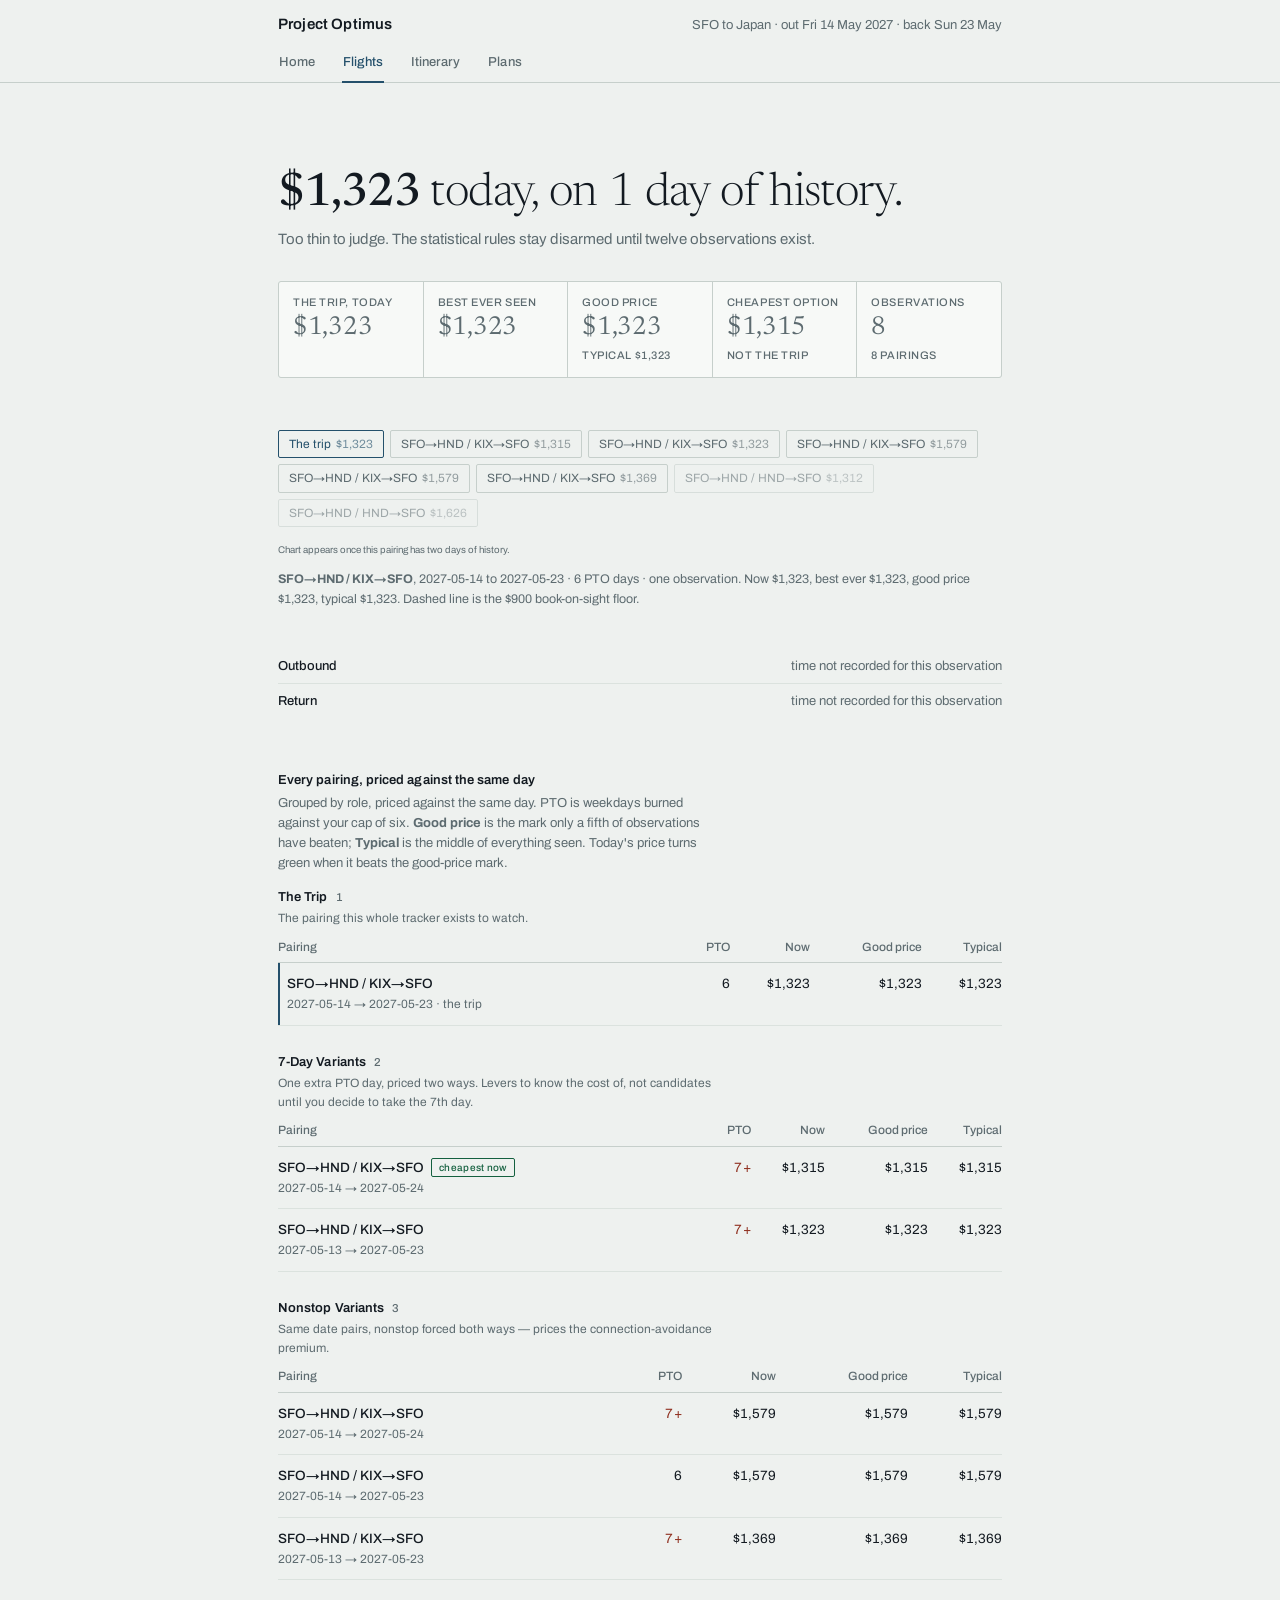
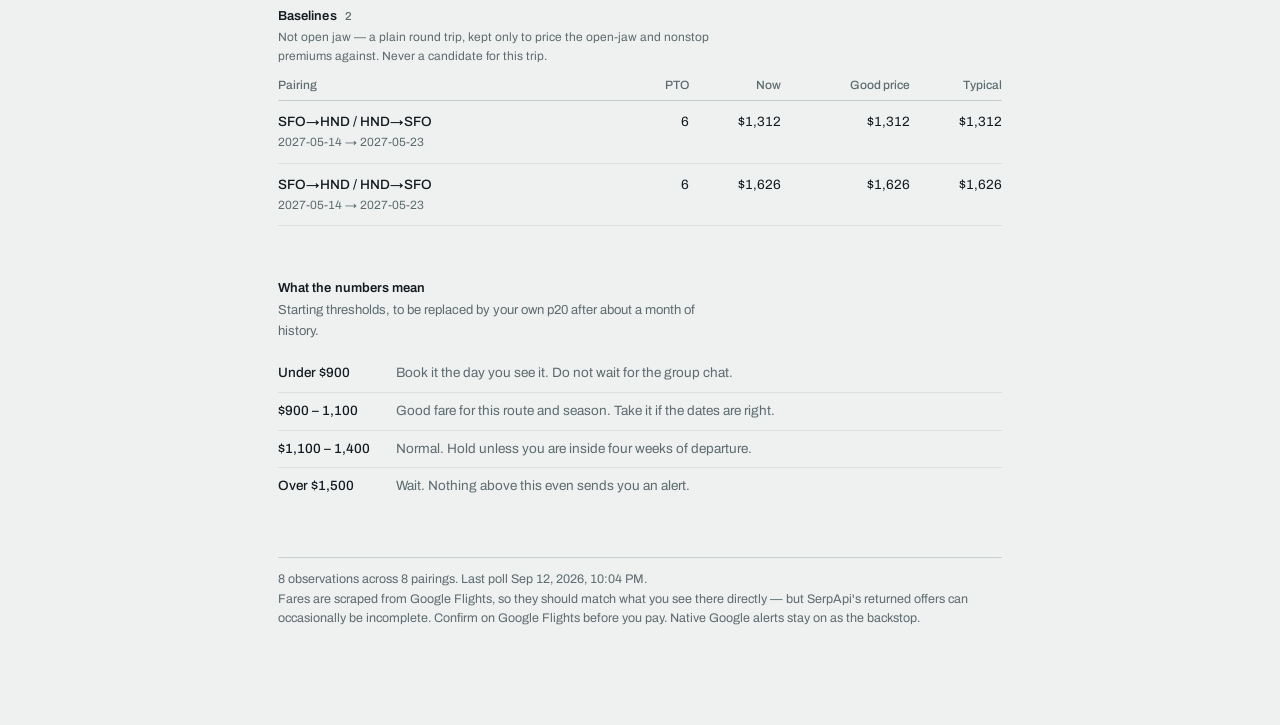
==== docs/flights.html @ e5168d4f "Project Optimus: landing page, milestones, SerpApi quota correction Rename: the site is Project Opti" ====
<!DOCTYPE html>
<html lang="en">
<head>
<meta charset="utf-8">
<meta name="viewport" content="width=device-width, initial-scale=1">
<title>Flights — Project Optimus</title>
<meta name="robots" content="noindex">
<meta name="theme-color" content="#eef1ef">
<link rel="preconnect" href="https://fonts.googleapis.com">
<link rel="preconnect" href="https://fonts.gstatic.com" crossorigin>
<link href="https://fonts.googleapis.com/css2?family=Archivo:wght@400;500;600&family=Newsreader:opsz,wght@6..72,300;6..72,400;6..72,500&display=swap" rel="stylesheet">
<link rel="stylesheet" href="site.css">
</head>
<body>
<div class="topbar">
  <div>
    <div class="masthead">
      <b><a href="index.html">Project Optimus</a></b>
      <span>SFO to Japan &middot; out Fri 14 May 2027 &middot; back Sun 23 May</span>
    </div>
    <nav class="tabs">
      <a href="index.html">Home</a>
      <a href="flights.html" aria-current="page">Flights</a>
      <a href="itinerary.html">Itinerary</a>
      <a href="plans.html">Plans</a>
    </nav>
  </div>
</div>

<main>
  <p class="verdict" id="verdict">Waiting for the first poll.</p>
  <p class="sub" id="sub">Once the job runs, this line tells you whether today's cheapest fare on the trip you actually want is worth taking.</p>

  <div id="flag"></div>

  <section>
    <div class="stats" id="stats"></div>
  </section>

  <section>
    <div class="rchips" id="rchips"></div>
    <figure>
      <svg id="chart" viewBox="0 0 820 190" role="img" aria-labelledby="chartcap"></svg>
    </figure>
    <p class="caption" id="chartcap">Daily low on the target pairing. The dashed line is your book-on-sight floor.</p>
    <div class="legs" id="legs"></div>
  </section>

  <section>
    <h2>Every pairing, priced against the same day</h2>
    <p class="lede">Grouped by role, priced against the same day. PTO is weekdays burned against your cap of six. <b>Good price</b> is the mark only a fifth of observations have beaten; <b>Typical</b> is the middle of everything seen. Today's price turns green when it beats the good-price mark.</p>
    <div id="groups">
      <p style="color:var(--soft)">No observations yet. Run the workflow once by hand to seed the file.</p>
    </div>
  </section>

  <section>
    <h2>What the numbers mean</h2>
    <p class="lede">Starting thresholds, to be replaced by your own p20 after about a month of history.</p>
    <ol class="ladder">
      <li><b>Under $900</b><span>Book it the day you see it. Do not wait for the group chat.</span></li>
      <li><b>$900 &ndash; 1,100</b><span>Good fare for this route and season. Take it if the dates are right.</span></li>
      <li><b>$1,100 &ndash; 1,400</b><span>Normal. Hold unless you are inside four weeks of departure.</span></li>
      <li><b>Over $1,500</b><span>Wait. Nothing above this even sends you an alert.</span></li>
    </ol>
  </section>

  <footer>
    <span id="stamp">No data yet.</span><br>
    Fares are scraped from Google Flights, so they should match what you see there directly &mdash; but SerpApi's returned offers can occasionally be incomplete. Confirm on Google Flights before you pay. Native Google alerts stay on as the backstop.
  </footer>
</main>

<script src="site.js"></script>
<script src="flights.js"></script>
</body>
</html>
---- docs/site.css ----
/* flightwatch -- shared shell for all three tabs.
   Editorial type (Newsreader / Archivo, paper + ink) with commercial
   structure: sticky tab nav, cards, stat rows. Every colour is a token
   defined once on :root and re-stepped for dark mode. */

:root{
  --paper:#eef1ef;
  --card:#f7f9f7;
  --ink:#131a21;
  --soft:#5d6b70;
  --rule:#c6cfcb;
  --hair:#dbe2de;
  --trace:#24506b;
  --buy:#14603f;
  --floor:#8f2f1e;
  --measure:64ch;
  --radius:3px;
  --shell:820px;
}
@media (prefers-color-scheme: dark){
  :root{
    --paper:#12181a; --card:#171f21; --ink:#e6ebe8; --soft:#93a2a4;
    --rule:#2c3639; --hair:#222b2d; --trace:#79b0d6; --buy:#5fc397;
    --floor:#e08b74;
  }
}

*{box-sizing:border-box}
/* .stats sets display:grid, which outranks the UA sheet's [hidden] rule --
   without this, hiding an empty grid leaves its border box drawn. */
[hidden]{display:none !important}
html{-webkit-text-size-adjust:100%}
body{
  margin:0; background:var(--paper); color:var(--ink);
  font-family:Archivo,system-ui,sans-serif;
  font-size:15px; line-height:1.55;
  font-variant-numeric:tabular-nums;
}
main{max-width:var(--shell); margin:0 auto;
  padding:clamp(22px,4vw,40px) clamp(18px,5vw,48px) 96px}
section{margin-bottom:clamp(32px,5vw,52px)}
section:last-child{margin-bottom:0}

/* ---------- sticky shell ---------- */

.topbar{
  position:sticky; top:0; z-index:10;
  /* Near-opaque: at 88% the day list showed through the masthead and read
     as a rendering smudge rather than a frosted panel. */
  background:color-mix(in srgb, var(--paper) 97%, transparent);
  backdrop-filter:saturate(1.4) blur(10px);
  border-bottom:1px solid var(--rule);
}
.topbar > div{max-width:var(--shell); margin:0 auto;
  padding:0 clamp(18px,5vw,48px)}
.masthead{
  display:flex; justify-content:space-between; align-items:baseline;
  gap:16px; flex-wrap:wrap; padding-top:13px;
}
.masthead b{font-weight:600; letter-spacing:.01em}
.masthead b a{color:inherit; text-decoration:none}
.masthead span{color:var(--soft); font-size:13px}

.tabs{display:flex; gap:clamp(14px,3vw,26px); margin-top:9px}
.tabs a{
  display:block; padding:7px 1px 9px; color:var(--soft);
  text-decoration:none; font-size:13px; font-weight:500;
  letter-spacing:.005em; border-bottom:2px solid transparent;
  margin-bottom:-1px; white-space:nowrap;
}
.tabs a:hover{color:var(--ink)}
.tabs a[aria-current="page"]{color:var(--trace); border-bottom-color:var(--trace)}
.tabs a .n{opacity:.6; font-weight:400; margin-left:5px; font-size:12px}

/* ---------- type ---------- */

.verdict{
  font-family:Newsreader,Georgia,serif; font-weight:300;
  font-size:clamp(28px,5.4vw,46px); line-height:1.18;
  letter-spacing:-.014em; margin:clamp(24px,5vw,44px) 0 6px;
  max-width:var(--measure); text-wrap:balance;
}
.verdict .n{font-weight:500; font-variant-numeric:lining-nums tabular-nums}
.verdict .buy{color:var(--buy)}
.verdict .hold{color:var(--ink)}
.sub{color:var(--soft); max-width:var(--measure); margin:0 0 30px}
.sub a{color:inherit}

h2{font-family:Archivo,sans-serif; font-size:13px; font-weight:600;
   margin:0 0 2px; letter-spacing:.005em}
.lede{color:var(--soft); font-size:13px; margin:0 0 14px;
      max-width:var(--measure)}
.eyebrow{font-size:11px; font-weight:600; letter-spacing:.07em;
  text-transform:uppercase; color:var(--soft); margin:0 0 10px}

/* ---------- landing hero ---------- */

.hero{margin:clamp(26px,6vw,54px) 0 clamp(30px,5vw,44px)}
.cover{
  font-family:Newsreader,Georgia,serif; font-weight:300;
  font-size:clamp(32px,6.4vw,58px); line-height:1.1;
  letter-spacing:-.02em; margin:0 0 14px; max-width:18ch;
  text-wrap:balance;
}
@media (max-width:560px){ .cover br{display:none} .cover{max-width:none} }

/* ---------- cards ---------- */

.card{
  background:var(--card); border:1px solid var(--rule);
  border-radius:var(--radius); padding:clamp(14px,2.4vw,20px);
}
.card + .card{margin-top:12px}
.cardhead{display:flex; justify-content:space-between; align-items:baseline;
  gap:12px; flex-wrap:wrap; margin-bottom:10px}
.cardhead h3{font-family:Archivo,sans-serif; font-size:13.5px;
  font-weight:600; margin:0}
.cardhead .aside{color:var(--soft); font-size:12px}
.cols{display:grid; gap:12px; grid-template-columns:repeat(auto-fit,minmax(238px,1fr))}
/* Exactly three, side by side, until there isn't room -- auto-fit would
   otherwise drop to 2+1 and leave an orphan. */
.cols.three{grid-template-columns:repeat(3,1fr)}
@media (max-width:660px){ .cols.three{grid-template-columns:1fr} }
a.cardlink{display:block; text-decoration:none; color:inherit;
  transition:border-color .15s ease, transform .15s ease}
a.cardlink:hover{border-color:var(--trace); transform:translateY(-1px)}
a.cardlink:hover h3{color:var(--trace)}
a.cardlink .cardhead{margin-bottom:6px}
@media(prefers-reduced-motion:reduce){ a.cardlink{transition:none}
  a.cardlink:hover{transform:none} }

/* ---------- stat row (figures, not a chart) ---------- */

.stats{display:grid; gap:1px; background:var(--rule);
  border:1px solid var(--rule); border-radius:var(--radius);
  grid-template-columns:repeat(auto-fit,minmax(128px,1fr)); overflow:hidden}
.stat{background:var(--card); padding:12px 14px 13px}
.stat .k{display:block; color:var(--soft); font-size:11px; font-weight:500;
  letter-spacing:.05em; text-transform:uppercase; margin-bottom:3px}
.stat .v{font-family:Newsreader,Georgia,serif; font-weight:400;
  font-size:26px; line-height:1.1; letter-spacing:-.01em;
  font-variant-numeric:lining-nums tabular-nums}
.stat .v.buy{color:var(--buy)}
.stat .u{color:var(--soft); font-size:12px; margin-left:4px;
  font-family:Archivo,sans-serif}

/* ---------- chart ---------- */

figure{margin:0 0 8px}
svg{display:block; width:100%; height:auto; overflow:visible}
.axis{font-size:11px; fill:var(--soft); font-family:Archivo,sans-serif}
.trace{fill:none; stroke:var(--trace); stroke-width:2;
       stroke-linejoin:round; stroke-linecap:round}
.floorline{stroke:var(--floor); stroke-width:1; stroke-dasharray:2 4}
.p20line{stroke:var(--rule); stroke-width:1}
.caption{color:var(--soft); font-size:12.5px; margin:0 0 40px}
@media(prefers-reduced-motion:no-preference){
  .trace{stroke-dasharray:2400; stroke-dashoffset:2400;
         animation:draw 1.1s cubic-bezier(.2,.7,.3,1) forwards}
}
@keyframes draw{to{stroke-dashoffset:0}}

/* ---------- route chips + tables ---------- */

.rchips{display:flex; gap:6px; flex-wrap:wrap; margin:0 0 12px}
.rchip{background:none; border:1px solid var(--rule); color:var(--soft);
  font:inherit; font-size:12px; padding:4px 10px; border-radius:2px;
  cursor:pointer; white-space:nowrap}
.rchip:hover{border-color:var(--trace); color:var(--trace)}
.rchip[aria-pressed="true"]{border-color:var(--trace); color:var(--trace)}
.rchip .p{opacity:.62; margin-left:5px}
.rchip.baseline{opacity:.55}

.scroll{overflow-x:auto}
table{width:100%; border-collapse:collapse; font-size:13.5px}
th{text-align:right; font-weight:500; color:var(--soft); font-size:12px;
   padding:0 0 6px; border-bottom:1px solid var(--rule); white-space:nowrap}
th:first-child{text-align:left}
td{padding:11px 0; border-bottom:1px solid var(--hair); text-align:right;
   vertical-align:baseline; white-space:nowrap}
td:first-child{text-align:left; white-space:normal; padding-right:14px}
tbody tr{cursor:pointer}
tbody tr:hover td{color:var(--trace)}
tr.sel td:first-child,tr.target td:first-child{
  box-shadow:inset 3px 0 0 -1px var(--trace); padding-left:9px}
.rid{font-weight:500}
.meta{color:var(--soft); font-size:12px; display:block}
.over{color:var(--floor)}
.v{font-size:12.5px; color:var(--soft)}
.v.good{color:var(--buy); font-weight:500}

.group{margin-bottom:26px}
.group:last-child{margin-bottom:0}
.grouphead{font-family:Archivo,sans-serif; font-size:13px; font-weight:600;
  margin:0 0 2px; letter-spacing:.005em; display:flex; align-items:baseline;
  gap:8px}
.grouphead .count{color:var(--soft); font-weight:500; font-size:11.5px}
.glede{color:var(--soft); font-size:12px; margin:0 0 10px;
  max-width:var(--measure)}
.badge{display:inline-block; margin-left:7px; padding:1px 7px;
  border:1px solid var(--buy); color:var(--buy); font-size:10px;
  font-weight:500; border-radius:2px; letter-spacing:.03em;
  vertical-align:1px; white-space:nowrap}

/* ---------- legs + ladder ---------- */

.legs{margin:14px 0 0; font-size:13px}
.leg{display:flex; flex-wrap:wrap; gap:4px 10px; align-items:baseline;
  padding:7px 0; border-bottom:1px solid var(--hair)}
.leg:last-child{border-bottom:none}
.leg b{min-width:60px; font-weight:500}
.leg .time{font-variant-numeric:tabular-nums}
.leg .time sup{color:var(--soft); font-size:10px}
.leg .legmeta{color:var(--soft); margin-left:auto; white-space:nowrap}

ol.ladder{list-style:none; padding:0; margin:0; font-size:13.5px}
ol.ladder li{display:flex; gap:14px; padding:8px 0;
  border-bottom:1px solid var(--hair)}
ol.ladder li:last-child{border-bottom:none}
ol.ladder b{font-weight:500; min-width:104px}
ol.ladder span{color:var(--soft)}

/* ---------- itinerary timeline ---------- */

.days{margin:0; padding:0; list-style:none}
.day{display:grid; grid-template-columns:84px 1fr; gap:0 16px;
  padding:13px 0; border-bottom:1px solid var(--hair)}
.day:last-child{border-bottom:none}
.day.transit{opacity:.72}
.dstamp{font-size:12px; color:var(--soft); line-height:1.4}
.dstamp b{display:block; color:var(--ink); font-weight:500; font-size:13px}
.dbody h4{margin:0 0 2px; font-size:14px; font-weight:600;
  font-family:Archivo,sans-serif}
.dbody p{margin:0; color:var(--soft); font-size:13px; max-width:var(--measure)}
.dcity{display:inline-block; font-size:11px; font-weight:500; color:var(--soft);
  letter-spacing:.04em; text-transform:uppercase}

/* ---------- status pills: always a word, never colour alone ---------- */

.pill{display:inline-block; padding:1px 7px; border-radius:2px;
  font-size:10.5px; font-weight:500; letter-spacing:.03em;
  border:1px solid var(--rule); color:var(--soft); white-space:nowrap}
.pill.booked{border-color:var(--buy); color:var(--buy)}
.pill.watch{border-color:var(--trace); color:var(--trace)}

/* ---------- misc ---------- */

.flag{display:inline-block; margin-bottom:22px; padding:7px 11px;
  border:1px solid var(--floor); color:var(--floor); font-size:12.5px;
  border-radius:2px}
.empty{border:1px dashed var(--rule); border-radius:var(--radius);
  padding:clamp(18px,3vw,26px); color:var(--soft); font-size:13px}
.empty h3{font-family:Newsreader,Georgia,serif; font-weight:400;
  font-size:21px; color:var(--ink); margin:0 0 6px}
.empty code{font-size:12px}
footer{margin-top:44px; color:var(--soft); font-size:12.5px;
  border-top:1px solid var(--rule); padding-top:12px;
  max-width:var(--shell)}
a:focus-visible,[tabindex]:focus-visible,button:focus-visible{
  outline:2px solid var(--trace); outline-offset:3px}

@media (max-width:520px){
  .day{grid-template-columns:1fr; gap:4px}
  .dstamp b{display:inline; margin-right:6px}
}
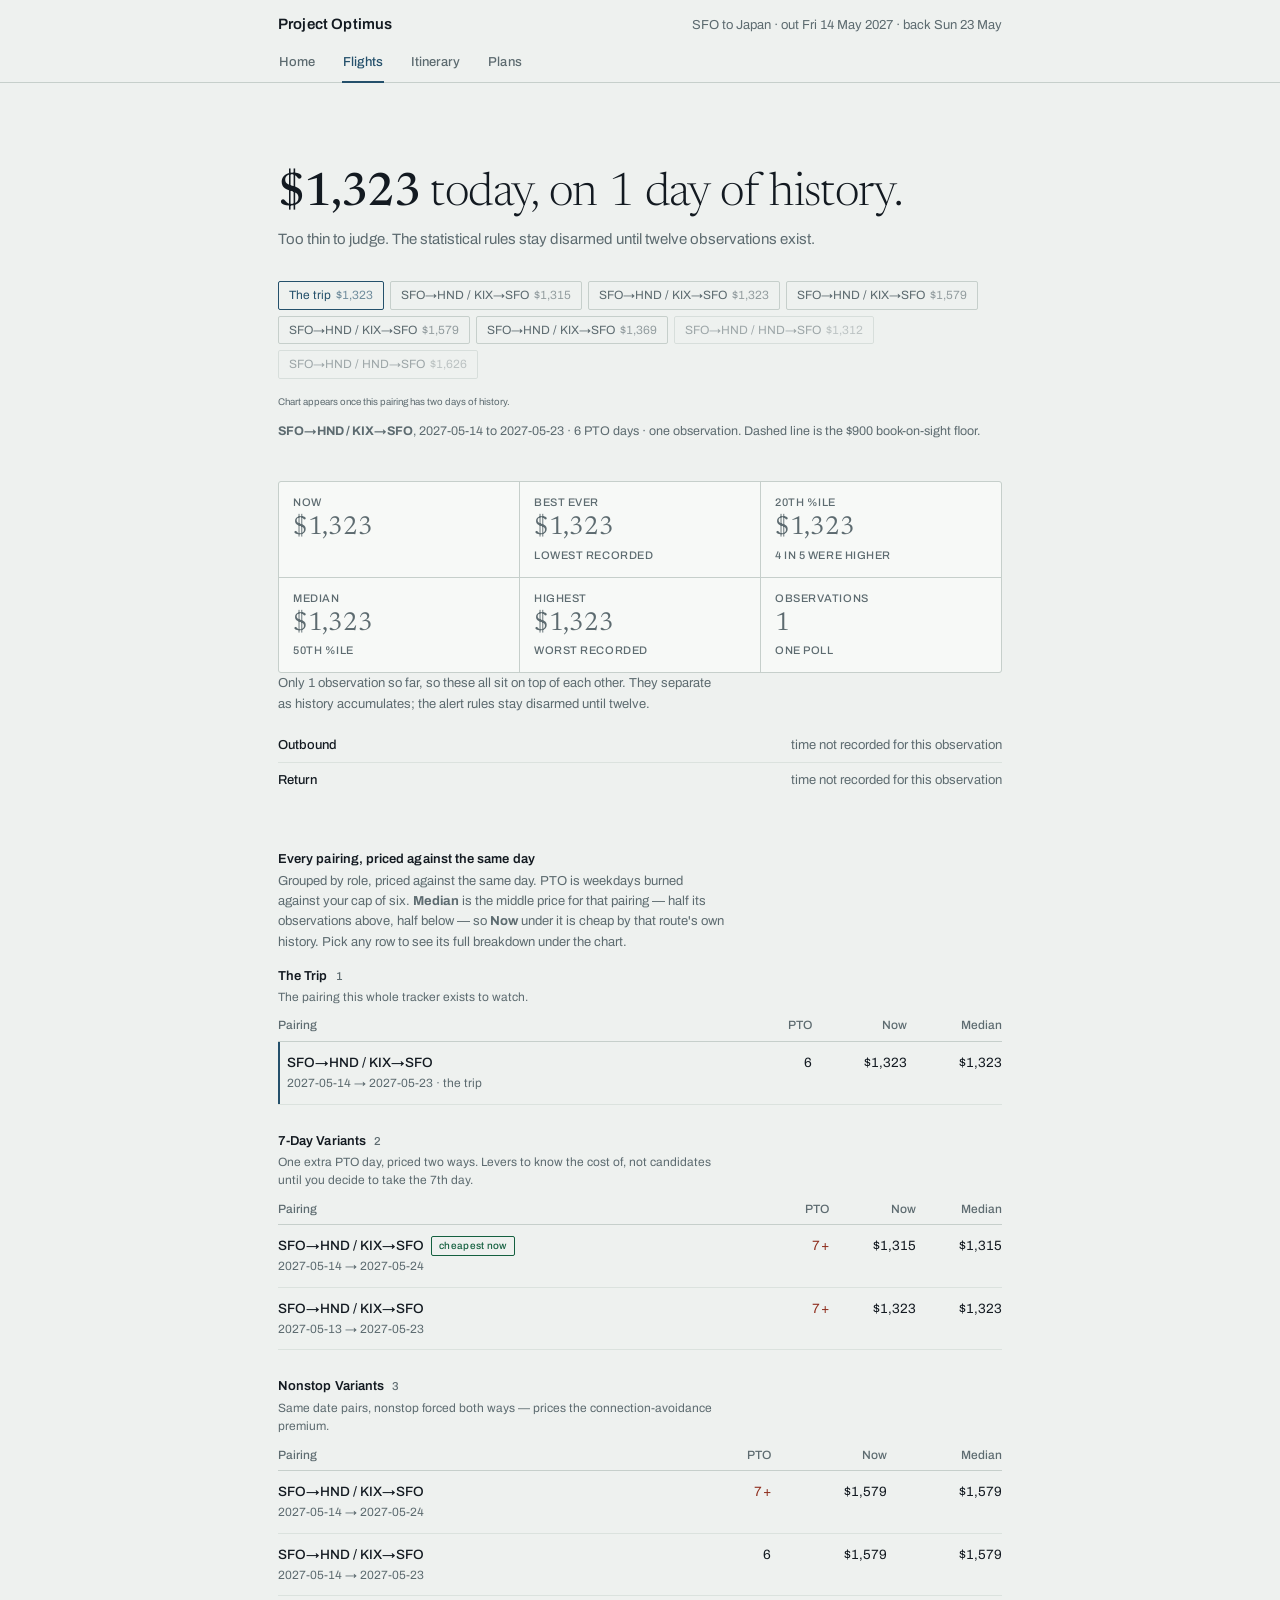
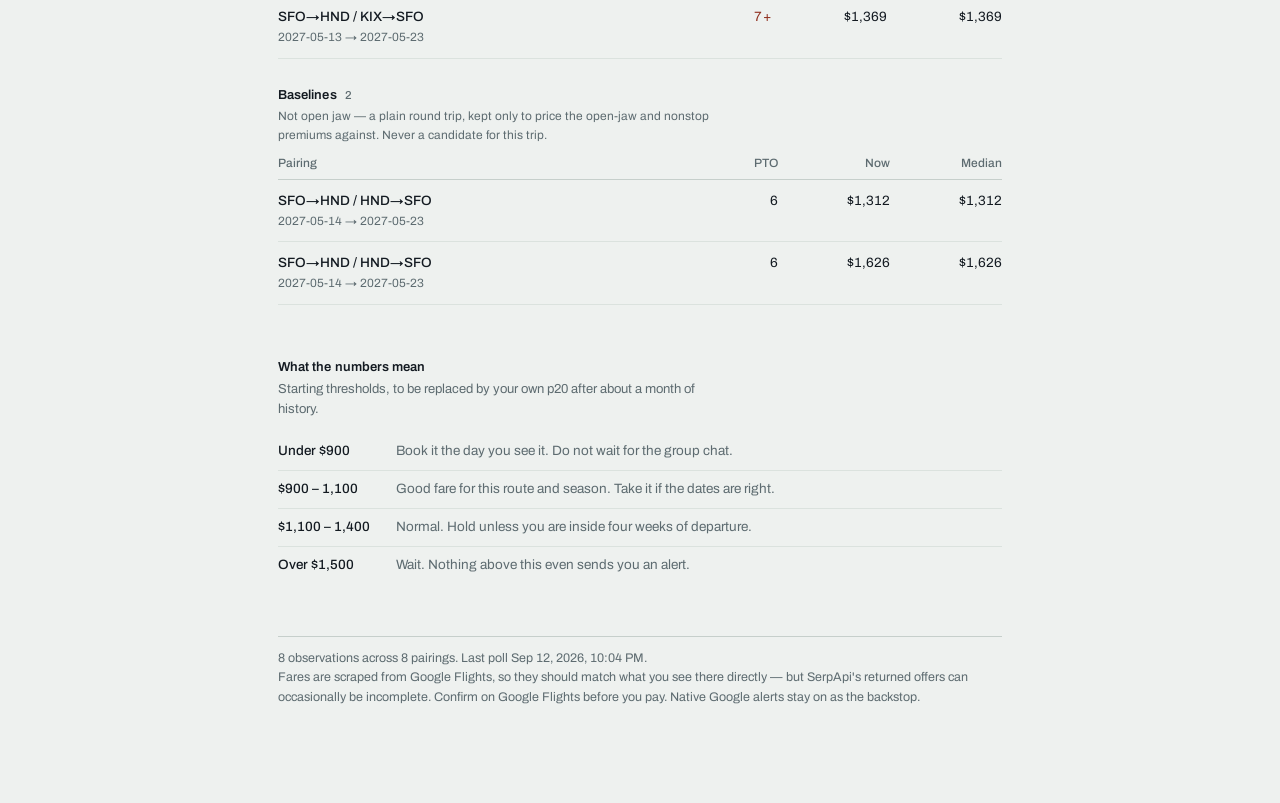
==== commit 3e88e732: "Real statistical terms, and one table column fewer The table is now Pairing / PTO / Now / Median onl" ====
--- a/docs/flights.html
+++ b/docs/flights.html
@@ -34,21 +34,19 @@
   <div id="flag"></div>
 
   <section>
-    <div class="stats" id="stats"></div>
-  </section>
-
-  <section>
     <div class="rchips" id="rchips"></div>
     <figure>
       <svg id="chart" viewBox="0 0 820 190" role="img" aria-labelledby="chartcap"></svg>
     </figure>
     <p class="caption" id="chartcap">Daily low on the target pairing. The dashed line is your book-on-sight floor.</p>
+    <div class="stats grid6" id="routestats"></div>
+    <p class="lede" id="statnote"></p>
     <div class="legs" id="legs"></div>
   </section>
 
   <section>
     <h2>Every pairing, priced against the same day</h2>
-    <p class="lede">Grouped by role, priced against the same day. PTO is weekdays burned against your cap of six. <b>Good price</b> is the mark only a fifth of observations have beaten; <b>Typical</b> is the middle of everything seen. Today's price turns green when it beats the good-price mark.</p>
+    <p class="lede">Grouped by role, priced against the same day. PTO is weekdays burned against your cap of six. <b>Median</b> is the middle price for that pairing — half its observations above, half below — so <b>Now</b> under it is cheap by that route's own history. Pick any row to see its full breakdown under the chart.</p>
     <div id="groups">
       <p style="color:var(--soft)">No observations yet. Run the workflow once by hand to seed the file.</p>
     </div>
--- a/docs/site.css
+++ b/docs/site.css
@@ -134,6 +134,11 @@
 .stats{display:grid; gap:1px; background:var(--rule);
   border:1px solid var(--rule); border-radius:var(--radius);
   grid-template-columns:repeat(auto-fit,minmax(128px,1fr)); overflow:hidden}
+/* A six-tile block needs a column count that divides into six, or auto-fit
+   orphans the last one and the container background paints the empty track
+   as a solid slab. */
+.stats.grid6{grid-template-columns:repeat(3,1fr)}
+@media (max-width:560px){ .stats.grid6{grid-template-columns:repeat(2,1fr)} }
 .stat{background:var(--card); padding:12px 14px 13px}
 .stat .k{display:block; color:var(--soft); font-size:11px; font-weight:500;
   letter-spacing:.05em; text-transform:uppercase; margin-bottom:3px}
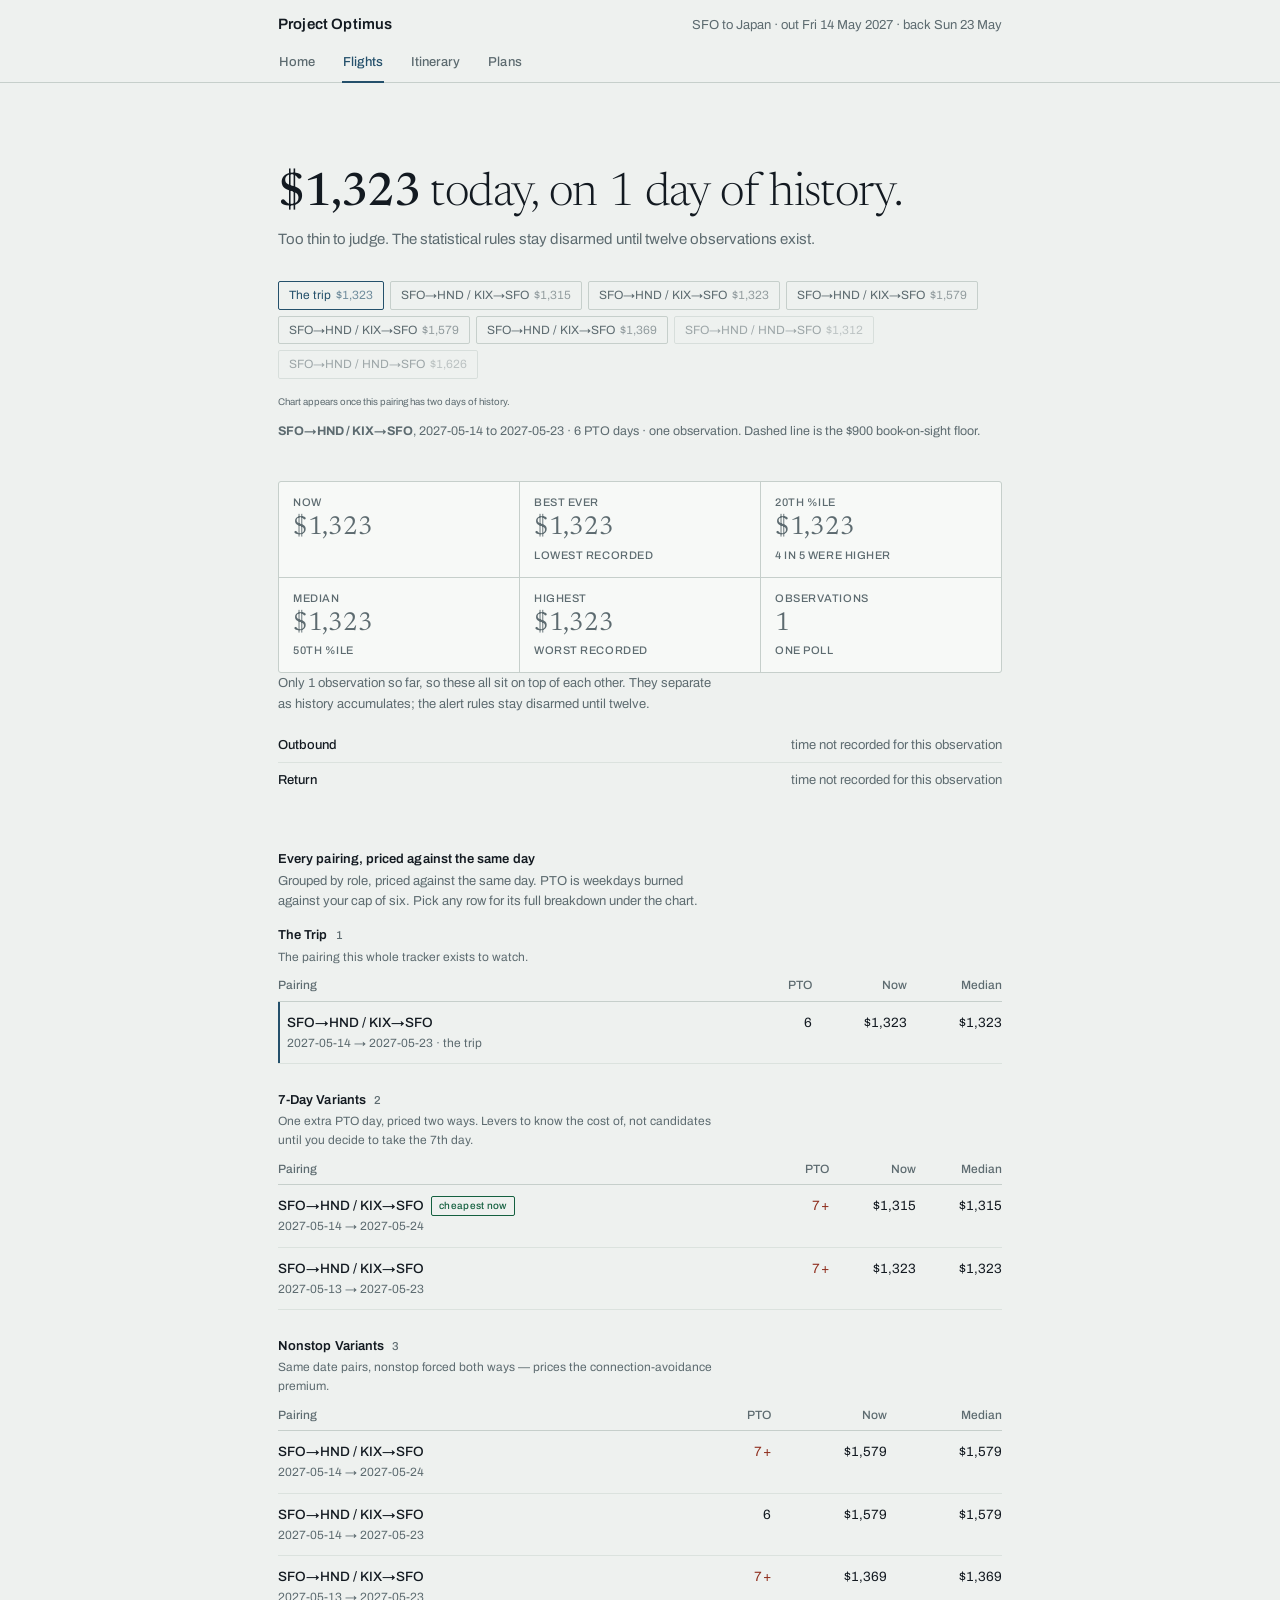
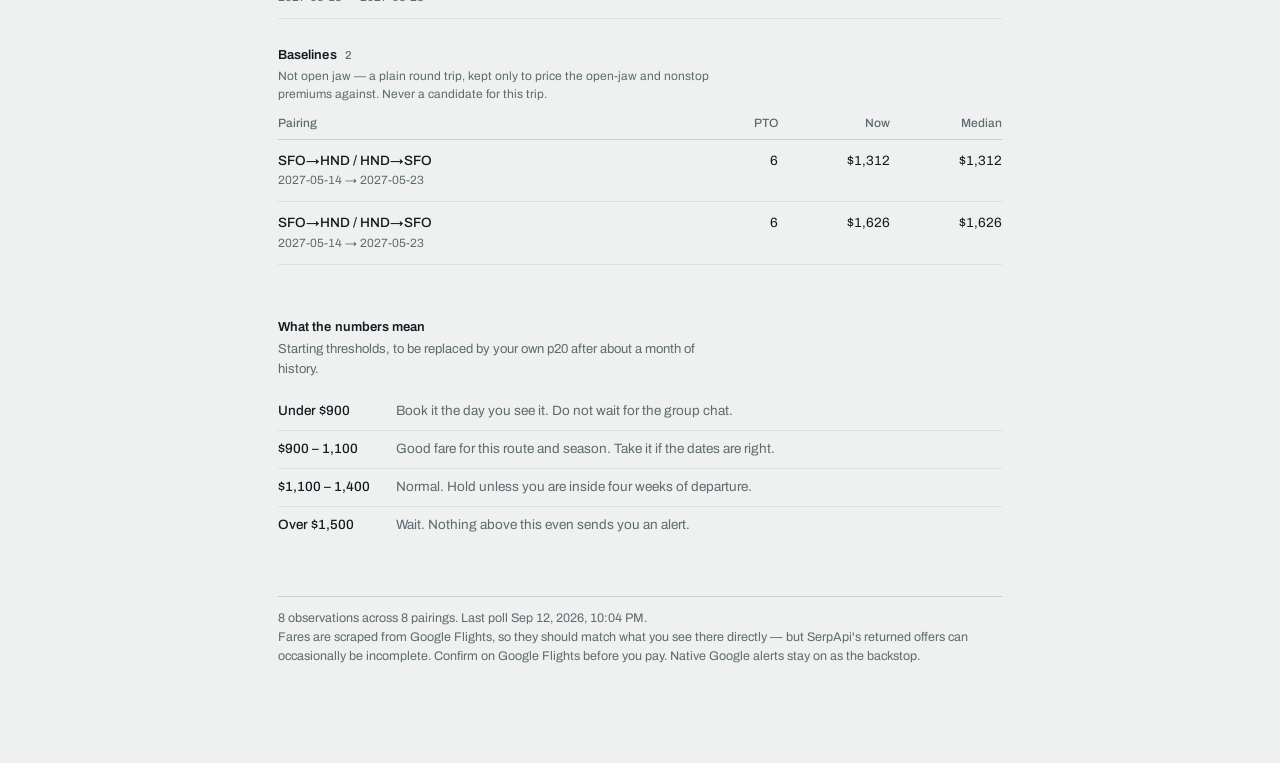
==== commit a6007e84: "Drop the statistics definitions from the Flights page Removes the Median/Now explainer above the pai" ====
--- a/docs/flights.html
+++ b/docs/flights.html
@@ -46,7 +46,7 @@
 
   <section>
     <h2>Every pairing, priced against the same day</h2>
-    <p class="lede">Grouped by role, priced against the same day. PTO is weekdays burned against your cap of six. <b>Median</b> is the middle price for that pairing — half its observations above, half below — so <b>Now</b> under it is cheap by that route's own history. Pick any row to see its full breakdown under the chart.</p>
+    <p class="lede">Grouped by role, priced against the same day. PTO is weekdays burned against your cap of six. Pick any row for its full breakdown under the chart.</p>
     <div id="groups">
       <p style="color:var(--soft)">No observations yet. Run the workflow once by hand to seed the file.</p>
     </div>
